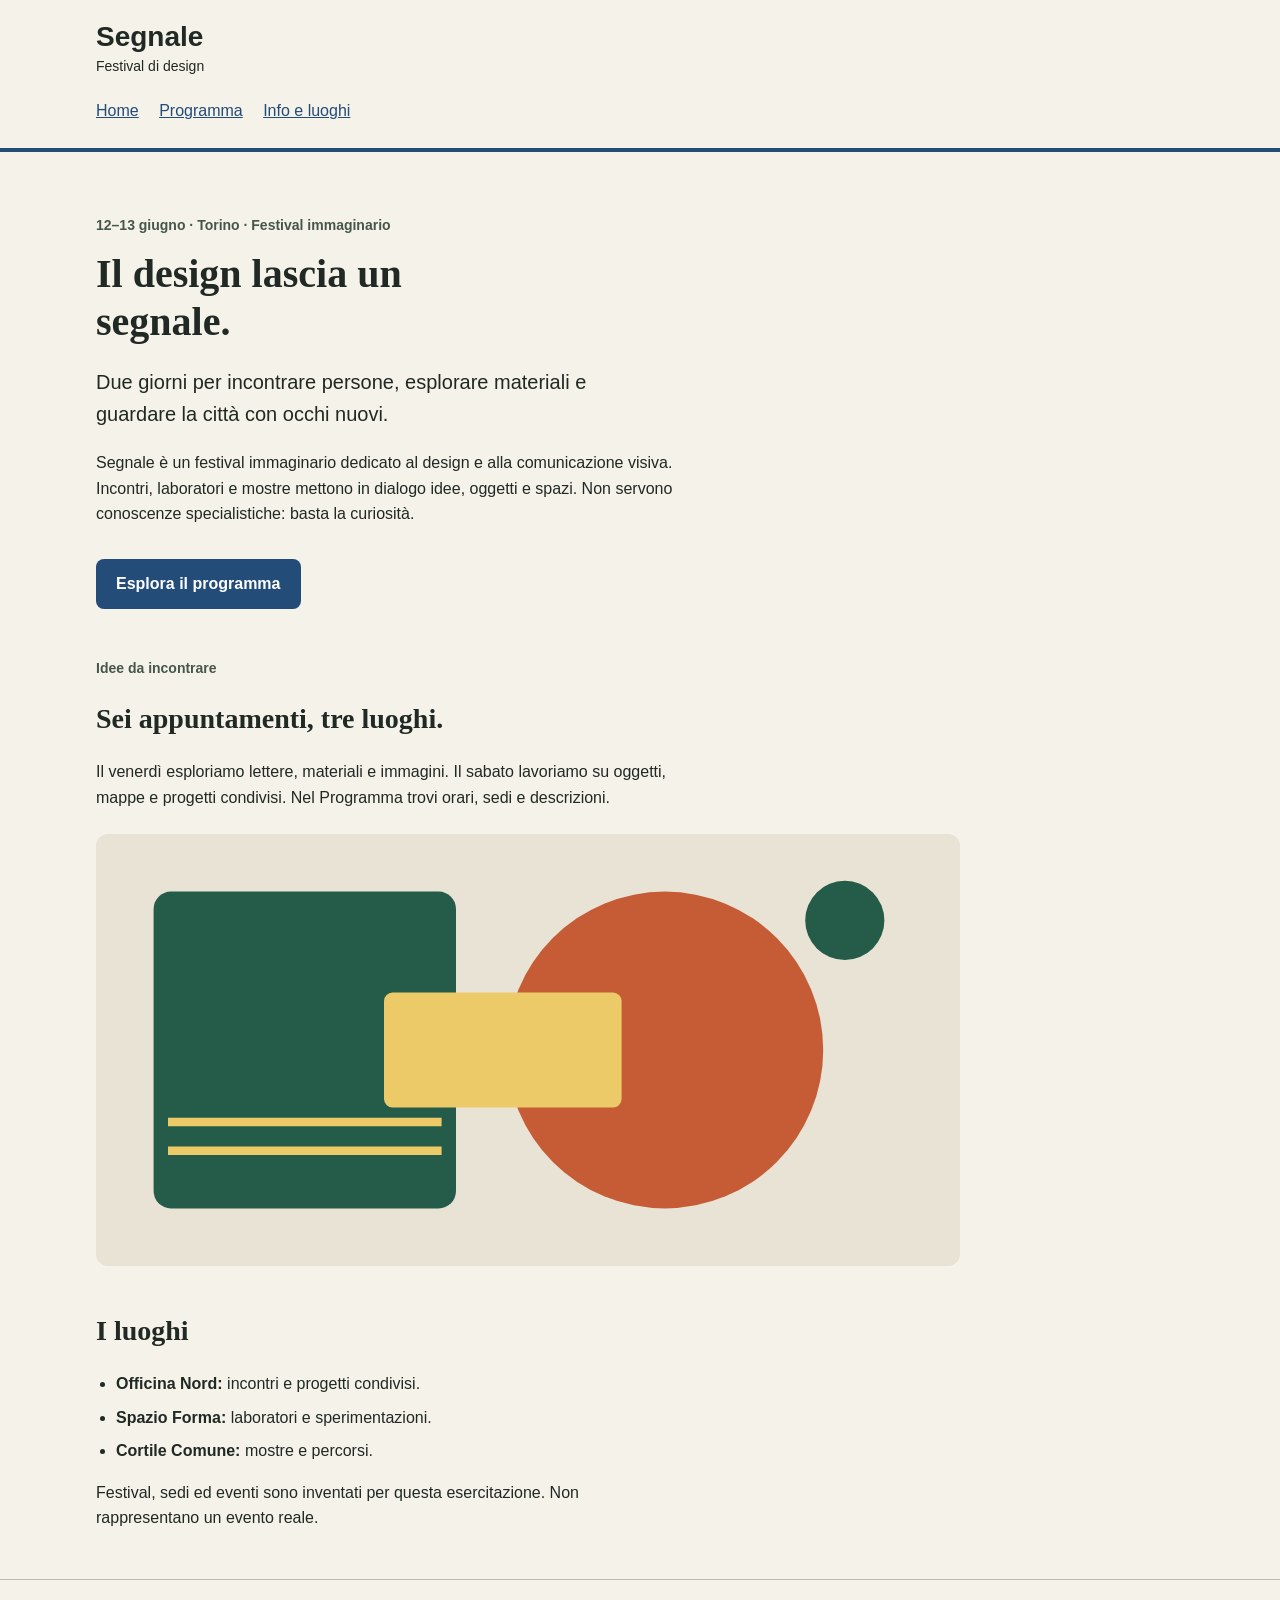
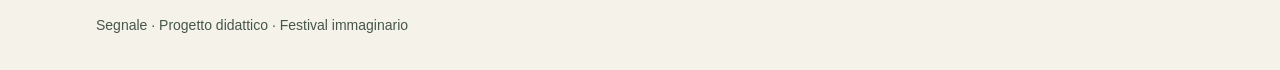
==== index.html @ 6c63d93f "Add files via upload" ====
<!doctype html>
<html lang="it">
<head>
  <meta charset="utf-8">
  <meta name="viewport" content="width=device-width, initial-scale=1">
  <title>Segnale — Festival di design</title>
  <link rel="stylesheet" href="style.css">
</head>
<body>
  <a class="skip-link" href="#contenuto">Vai al contenuto</a>
  <header class="site-header">
    <div class="container">
      <a class="brand" href="index.html">Segnale<span>Festival di design</span></a>
      <nav>
       <a href="index.html">Home</a>
  <a href="programma.html">Programma</a>
  <a href="info.html">Info e luoghi</a>
      </nav>
    </div>
  </header>

  <main id="contenuto" class="container">
    <section class="intro">
      <p class="eyebrow">12–13 giugno · Torino · Festival immaginario</p>
      <h1 id="titolo-home">Il design lascia un segnale.</h1>
      <p class="lead">Due giorni per incontrare persone, esplorare materiali e guardare la città con occhi nuovi.</p>
      <p class="reading-text">Segnale è un festival immaginario dedicato al design e alla comunicazione visiva. Incontri, laboratori e mostre mettono in dialogo idee, oggetti e spazi. Non servono conoscenze specialistiche: basta la curiosità.</p>
      <a class="button-link" href="programma.html">Esplora il programma</a>
    </section>

    <section class="content-section">
      <p class="eyebrow">Idee da incontrare</p>
      <h2 id="titolo-festival">Sei appuntamenti, tre luoghi.</h2>
      <p class="reading-text">Il venerdì esploriamo lettere, materiali e immagini. Il sabato lavoriamo su oggetti, mappe e progetti condivisi. Nel Programma trovi orari, sedi e descrizioni.</p>
      <img class="festival-image" src="assets/festival.svg" alt="Composizione geometrica di cerchi e rettangoli nei colori del festival" width="1200" height="600">
    </section>

    <section class="content-section">
      <h2 id="titolo-luoghi">I luoghi</h2>
      <ul class="venues">
        <li><strong>Officina Nord:</strong> incontri e progetti condivisi.</li>
        <li><strong>Spazio Forma:</strong> laboratori e sperimentazioni.</li>
        <li><strong>Cortile Comune:</strong> mostre e percorsi.</li>
      </ul>
      <p class="reading-text">Festival, sedi ed eventi sono inventati per questa esercitazione. Non rappresentano un evento reale.</p>
    </section>
  </main>

  <footer class="site-footer"><div class="container"><p>Segnale · Progetto didattico · Festival immaginario</p></div></footer>
</body>
</html>
---- style.css ----
/* Segnale: esempio completo della consegna su Home e Programma. */

/* Valori condivisi: le regole interessate li richiamano con var(). */
:root {
  --colore-primario: #234c78;
  --colore-primario-scuro: #163454;
  --colore-sfondo: #f5f2e9;
  --colore-testo: #202923;
  --font-testo: Arial, Helvetica, sans-serif;
  --font-titoli: Georgia, "Times New Roman", serif;
}

* {
  box-sizing: border-box;
}

body {
  margin: 0;
  background: var(--colore-sfondo);
  color: var(--colore-testo);
  font-family: var(--font-testo);
  font-size: 1rem;
  line-height: 1.6;
}

a {
  color: var(--colore-primario);
}

a:hover {
  text-decoration: underline;
}

a:focus {
  outline: 3px solid var(--colore-testo);
}

.container {
  width: 92%;
  max-width: 68rem;
  margin: 0 auto;
}

.site-header {
  padding: 1.25rem 0;
  border-bottom: 4px solid var(--colore-primario);
}

.brand {
  display: inline-block;
  color: var(--colore-testo);
  font-size: 1.75rem;
  font-weight: bold;
  line-height: 1.2;
  text-decoration: none;
}

.brand span {
  display: block;
  margin-top: 0.25rem;
  font-size: 0.875rem;
  font-weight: normal;
}

nav {
  margin-top: 1rem;
}

nav a {
  display: inline-block;
  margin-right: 1rem;
  padding: 0.25rem 0;
}


.intro {
  padding: 3rem 0 1rem;
}

.eyebrow,
.event-meta {
  color: #46564b;
  font-size: 0.875rem;
  font-weight: bold;
}

h1,
h2,
h3 {
  font-family: var(--font-titoli);
  line-height: 1.2;
}

h1 {
  max-width: 18ch;
  margin: 0.75rem 0 1.25rem;
  font-size: 2.5rem;
}

h2 {
  font-size: 1.75rem;
}

h3 {
  margin: 0.5rem 0 0.75rem;
  font-size: 1.375rem;
}

.lead {
  max-width: 48ch;
  font-size: 1.25rem;
}

.reading-text {
  max-width: 65ch;
}

.button-link {
  display: inline-block;
  margin-top: 1rem;
  padding: 0.75rem 1.25rem;
  border-radius: 0.5rem;
  background: var(--colore-primario);
  color: #ffffff;
  font-weight: bold;
  text-decoration: none;
}

.button-link:hover {
  background: var(--colore-primario-scuro);
}

.content-section {
  margin: 2rem 0 3rem;
}

.festival-image {
  display: block;
  width: 100%;
  max-width: 54rem;
  height: auto;
  margin-top: 1.5rem;
  border-radius: 0.75rem;
}

.venues {
  padding-left: 1.25rem;
}

.venues li {
  margin-bottom: 0.5rem;
}

/* Disposizione di base: una colonna. */
.event-grid {
  display: grid;
  grid-template-columns: 1fr;
  gap: 2rem;
}

.event-card {
  overflow: hidden;
  border: 1px solid #b7c0b7;
  border-radius: 0.75rem;
  background: #ffffff;
}

.event-card img {
  display: block;
  width: 100%;
  height: auto;
}

.event-body {
  padding: 1.5rem;
}

.event-place {
  margin-bottom: 0;
  color: #46564b;
  font-size: 0.875rem;
}

.site-footer {
  padding: 1.25rem 0;
  border-top: 1px solid #b7c0b7;
  color: #46564b;
  font-size: 0.875rem;
}

.skip-link {
  position: absolute;
  top: -6rem;
  left: 1rem;
  padding: 0.75rem 1rem;
  background: #ffffff;
  color: var(--colore-testo);
}

.skip-link:focus {
  top: 1rem;
}

/* Da 600 px: due colonne. */
@media (min-width: 600px) {
  .event-grid {
    grid-template-columns: repeat(2, 1fr);
  }
}

/* Da 1024 px: tre colonne. Questa regola segue quella da 600 px. */
@media (min-width: 1024px) {
  .event-grid {
    grid-template-columns: repeat(3, 1fr);
  }
}
button:focus-visible,
iframe:focus-visible {
  outline: 3px solid var(--colore-testo);
  outline-offset: 3px;
}

.swiper-button-prev,
.swiper-button-next {
  color: var(--colore-primario);
}
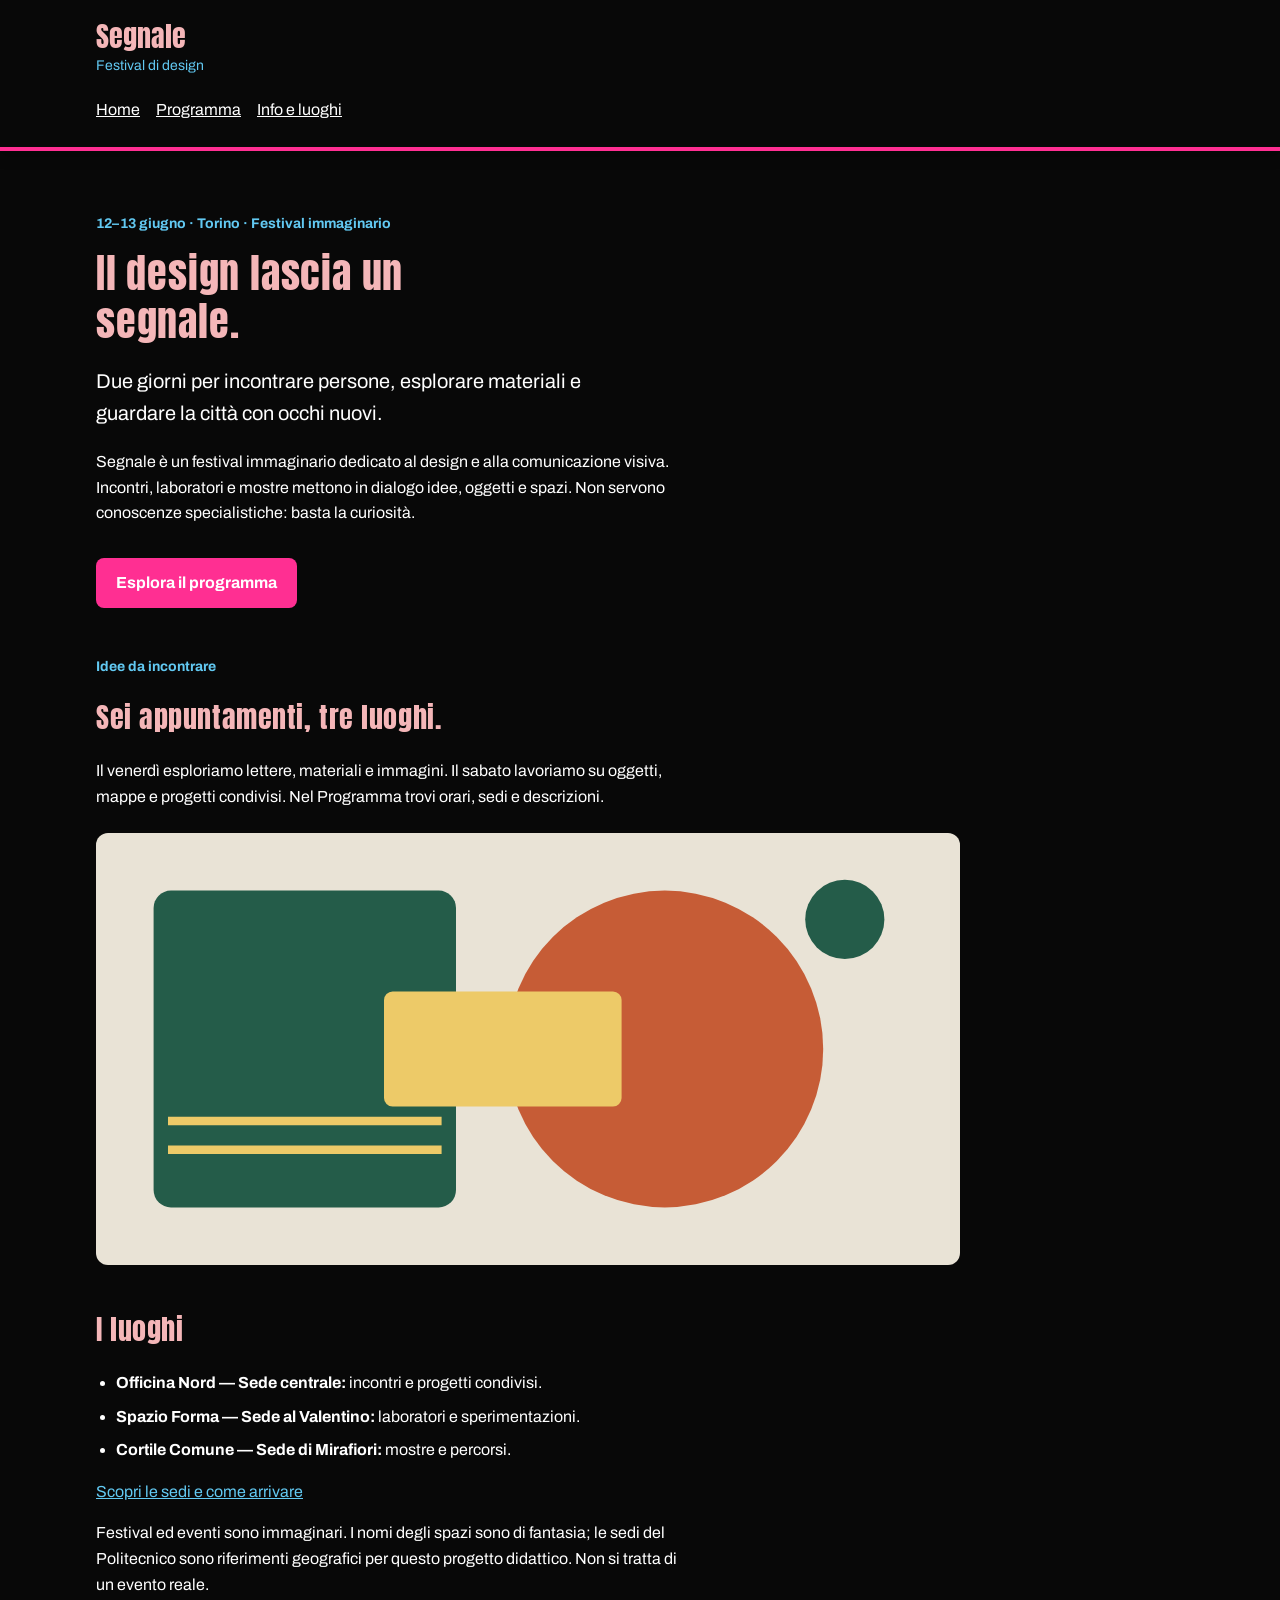
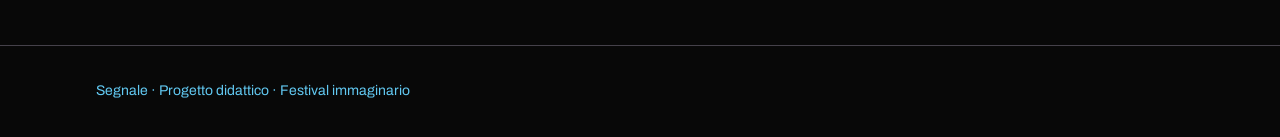
==== commit 9f44427d: "Add files via upload" ====
--- a/index.html
+++ b/index.html
@@ -4,6 +4,10 @@
   <meta charset="utf-8">
   <meta name="viewport" content="width=device-width, initial-scale=1">
   <title>Segnale — Festival di design</title>
+  <link rel="preconnect" href="https://fonts.googleapis.com">
+<link rel="preconnect" href="https://fonts.gstatic.com" crossorigin>
+<link href="https://fonts.googleapis.com/css2?family=Anton&family=Archivo:wght@400;500;600;700&display=swap" rel="stylesheet">
+
   <link rel="stylesheet" href="style.css">
 </head>
 <body>
@@ -12,9 +16,9 @@
     <div class="container">
       <a class="brand" href="index.html">Segnale<span>Festival di design</span></a>
       <nav>
-       <a href="index.html">Home</a>
-  <a href="programma.html">Programma</a>
-  <a href="info.html">Info e luoghi</a>
+        <a href="index.html">Home</a>
+        <a href="programma.html">Programma</a>
+        <a href="info.html">Info e luoghi</a>
       </nav>
     </div>
   </header>
@@ -38,11 +42,12 @@
     <section class="content-section">
       <h2 id="titolo-luoghi">I luoghi</h2>
       <ul class="venues">
-        <li><strong>Officina Nord:</strong> incontri e progetti condivisi.</li>
-        <li><strong>Spazio Forma:</strong> laboratori e sperimentazioni.</li>
-        <li><strong>Cortile Comune:</strong> mostre e percorsi.</li>
+        <li><strong>Officina Nord — Sede centrale:</strong> incontri e progetti condivisi.</li>
+        <li><strong>Spazio Forma — Sede al Valentino:</strong> laboratori e sperimentazioni.</li>
+        <li><strong>Cortile Comune — Sede di Mirafiori:</strong> mostre e percorsi.</li>
       </ul>
-      <p class="reading-text">Festival, sedi ed eventi sono inventati per questa esercitazione. Non rappresentano un evento reale.</p>
+      <p><a href="info.html">Scopri le sedi e come arrivare</a></p>
+      <p class="reading-text">Festival ed eventi sono immaginari. I nomi degli spazi sono di fantasia; le sedi del Politecnico sono riferimenti geografici per questo progetto didattico. Non si tratta di un evento reale.</p>
     </section>
   </main>
 
--- a/style.css
+++ b/style.css
@@ -214,13 +214,251 @@
     grid-template-columns: repeat(3, 1fr);
   }
 }
-button:focus-visible,
-iframe:focus-visible {
+
+/* Info e luoghi: componenti aggiunti al sito esistente. */
+button {
+  padding: 0.65rem 0.5rem;
+  border: 2px solid var(--colore-primario);
+  border-radius: 0.5rem;
+  background: var(--colore-primario);
+  color: #ffffff;
+  font-family: var(--font-testo);
+  font-size: 1rem;
+  font-weight: bold;
+  cursor: pointer;
+}
+
+button:hover {
+  background: var(--colore-primario-scuro);
+}
+
+button:focus {
   outline: 3px solid var(--colore-testo);
-  outline-offset: 3px;
-}
-
-.swiper-button-prev,
-.swiper-button-next {
+}
+
+.venue-gallery {
+  max-width: 54rem;
+}
+
+.venue-swiper {
+  width: 100%;
+}
+
+.venue-slide {
+  margin: 0;
+  overflow: hidden;
+  border: 1px solid #b7c0b7;
+  border-radius: 0.75rem;
+  background: #ffffff;
+}
+
+.venue-slide img {
+  display: block;
+  width: 100%;
+  height: auto;
+}
+
+.venue-slide figcaption {
+  padding: 1.25rem;
+}
+
+.gallery-controls {
+  display: grid;
+  grid-template-columns: repeat(2, 1fr);
+  gap: 0.75rem;
+  margin-top: 1rem;
+}
+
+.gallery-count {
+  margin: 0.75rem 0 0;
+  text-align: center;
+}
+
+@media (max-width: 319px) {
+  .gallery-label {
+    font-size: 0;
+  }
+}
+
+.map-container {
+  margin: 1.5rem 0;
+  overflow: hidden;
+  border: 1px solid #b7c0b7;
+  border-radius: 0.75rem;
+  background: #ffffff;
+}
+
+.map-container iframe {
+  display: block;
+  width: 100%;
+  height: 28rem;
+  border: 0;
+}
+
+.venue-addresses {
+  display: grid;
+  grid-template-columns: 1fr;
+  gap: 1.5rem;
+}
+
+.venue-address {
+  padding: 1.25rem;
+  border: 1px solid #b7c0b7;
+  border-radius: 0.75rem;
+}
+
+.teaching-note {
+  margin-top: 2rem;
+}
+
+@media (min-width: 768px) {
+  .venue-addresses {
+    grid-template-columns: repeat(3, 1fr);
+  }
+}
+/* Stile ispirato alla moodboard */
+:root {
+  --colore-primario: #ff2f92;
+  --colore-primario-scuro: #d91c74;
+  --colore-sfondo: #080808;
+  --colore-testo: #ffffff;
+  --font-testo: "Archivo", Arial, sans-serif;
+  --font-titoli: "Anton", Impact, sans-serif;
+
+  --colore-rosa: #f4b6b8;
+  --colore-azzurro: #62c9f2;
+  --colore-bordo: #45414a;
+}
+
+body {
+  background: var(--colore-sfondo);
+  color: var(--colore-testo);
+  font-family: var(--font-testo);
+}
+
+h1,
+h2,
+h3 {
+  color: var(--colore-rosa);
+  font-family: var(--font-titoli);
+  font-weight: 400;
+  letter-spacing: 0.02em;
+}
+
+a {
+  color: var(--colore-azzurro);
+}
+
+a:hover {
+  color: var(--colore-rosa);
+}
+
+a:focus,
+button:focus {
+  outline-color: var(--colore-azzurro);
+}
+
+.site-header {
+  border-bottom-color: var(--colore-primario);
+}
+
+.brand {
+  color: var(--colore-rosa);
+  font-family: var(--font-titoli);
+  font-weight: 400;
+}
+
+.brand span {
+  color: var(--colore-azzurro);
+  font-family: var(--font-testo);
+}
+
+nav a {
+  color: var(--colore-testo);
+}
+
+nav a:hover {
   color: var(--colore-primario);
 }
+
+.eyebrow,
+.event-meta,
+.event-place,
+.site-footer {
+  color: var(--colore-azzurro);
+}
+
+.button-link,
+button {
+  border-color: var(--colore-primario);
+  background: var(--colore-primario);
+  color: #ffffff;
+}
+
+.button-link:hover,
+button:hover {
+  border-color: var(--colore-primario-scuro);
+  background: var(--colore-primario-scuro);
+  color: #ffffff;
+}
+
+.event-card,
+.venue-slide,
+.venue-address,
+.map-container {
+  border-color: var(--colore-bordo);
+  background: #171519;
+  color: var(--colore-testo);
+}
+
+.site-footer {
+  border-top-color: var(--colore-bordo);
+}
+
+.skip-link {
+  background: #ffffff;
+  color: #080808;
+}
+/* Menu: in colonna sugli schermi piccoli */
+nav {
+  display: flex;
+  flex-direction: column;
+  align-items: flex-start;
+  gap: 0.25rem;
+  min-width: 0;
+}
+
+nav a {
+  margin-right: 0;
+  padding: 0.25rem 0;
+}
+
+/* Da 600 px: collegamenti in riga */
+@media (min-width: 600px) {
+  nav {
+    flex-direction: row;
+    flex-wrap: wrap;
+    align-items: center;
+    gap: 0.5rem 1rem;
+  }
+}
+/* Intestazione sempre disponibile durante lo scorrimento */
+.site-header {
+  position: sticky;
+  top: 0;
+  z-index: 1000;
+  background: var(--colore-sfondo);
+  box-shadow: 0 4px 12px rgba(0, 0, 0, 0.35);
+}
+
+/* Menu compatto in colonna sui telefoni */
+@media (max-width: 599px) {
+  .site-header {
+    padding: 0.75rem 0;
+  }
+
+  .site-header nav {
+    margin-top: 0.5rem;
+    gap: 0;
+  }
+}
